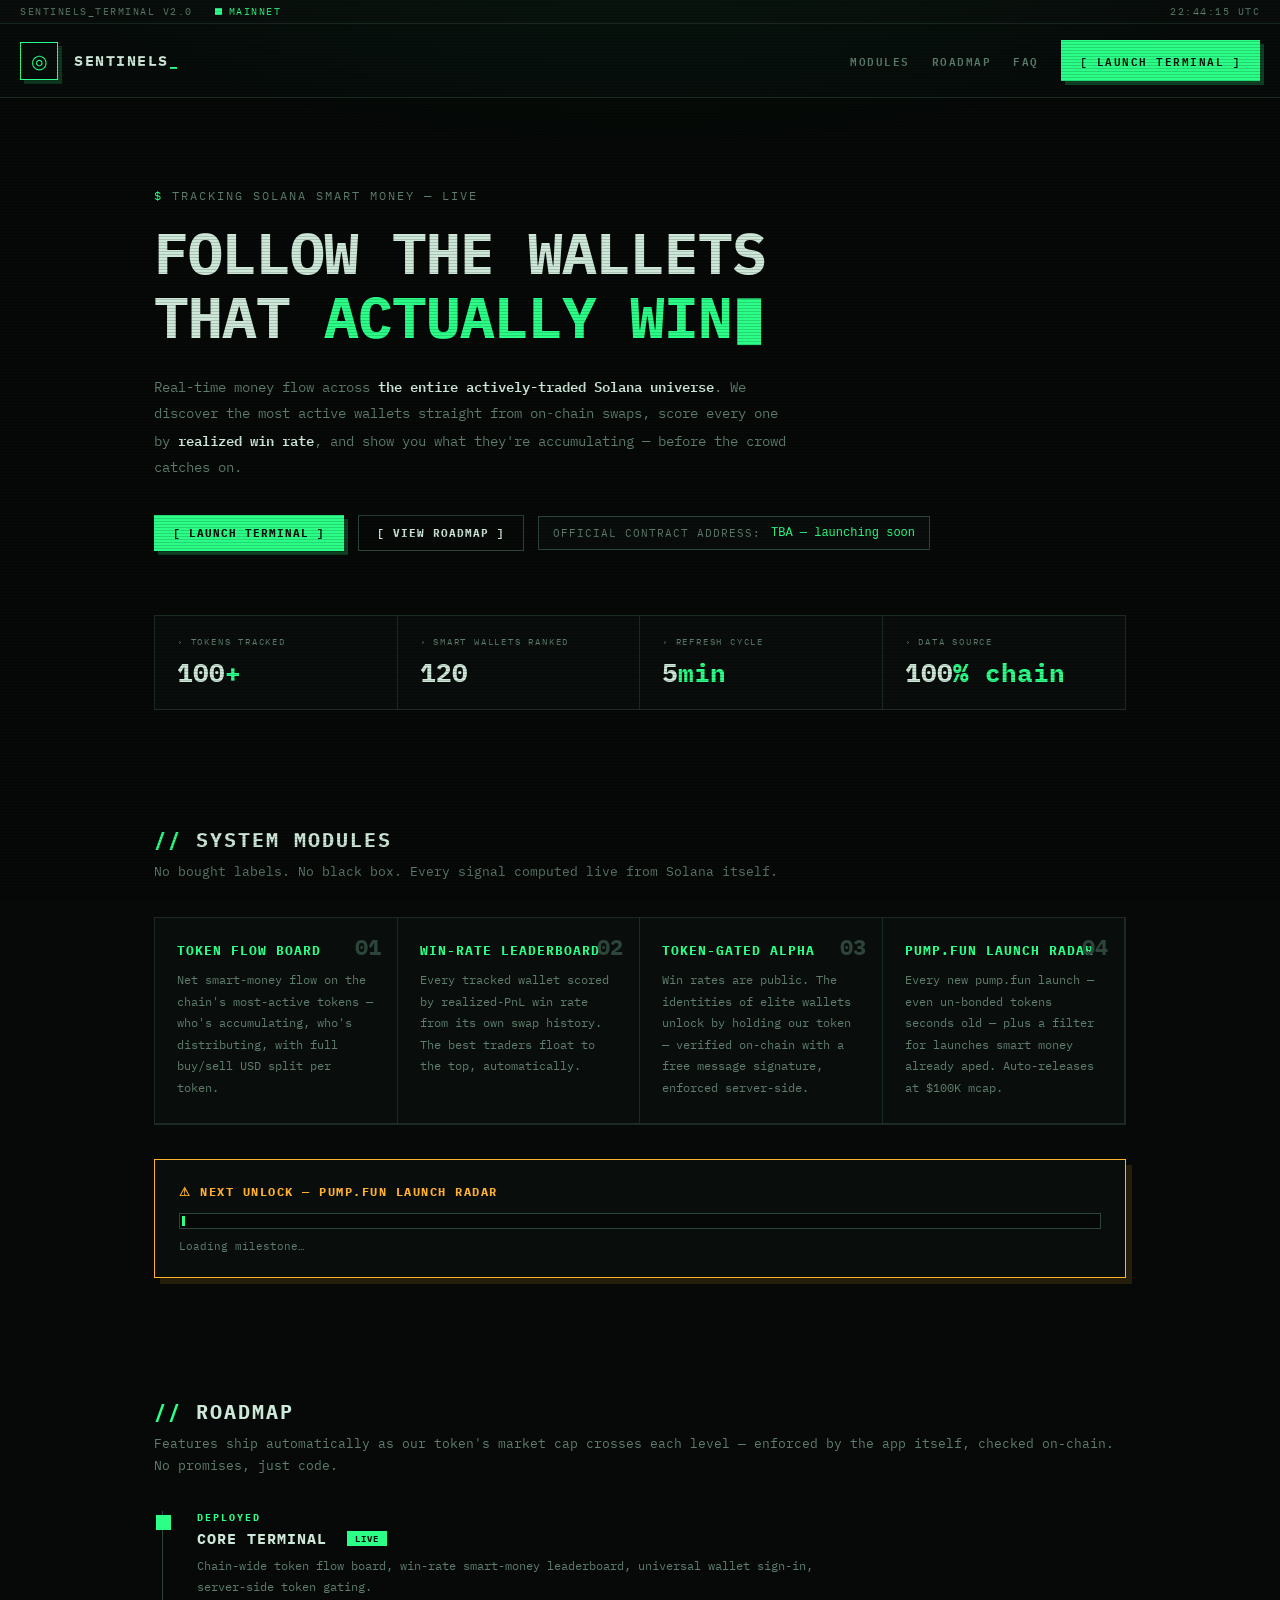
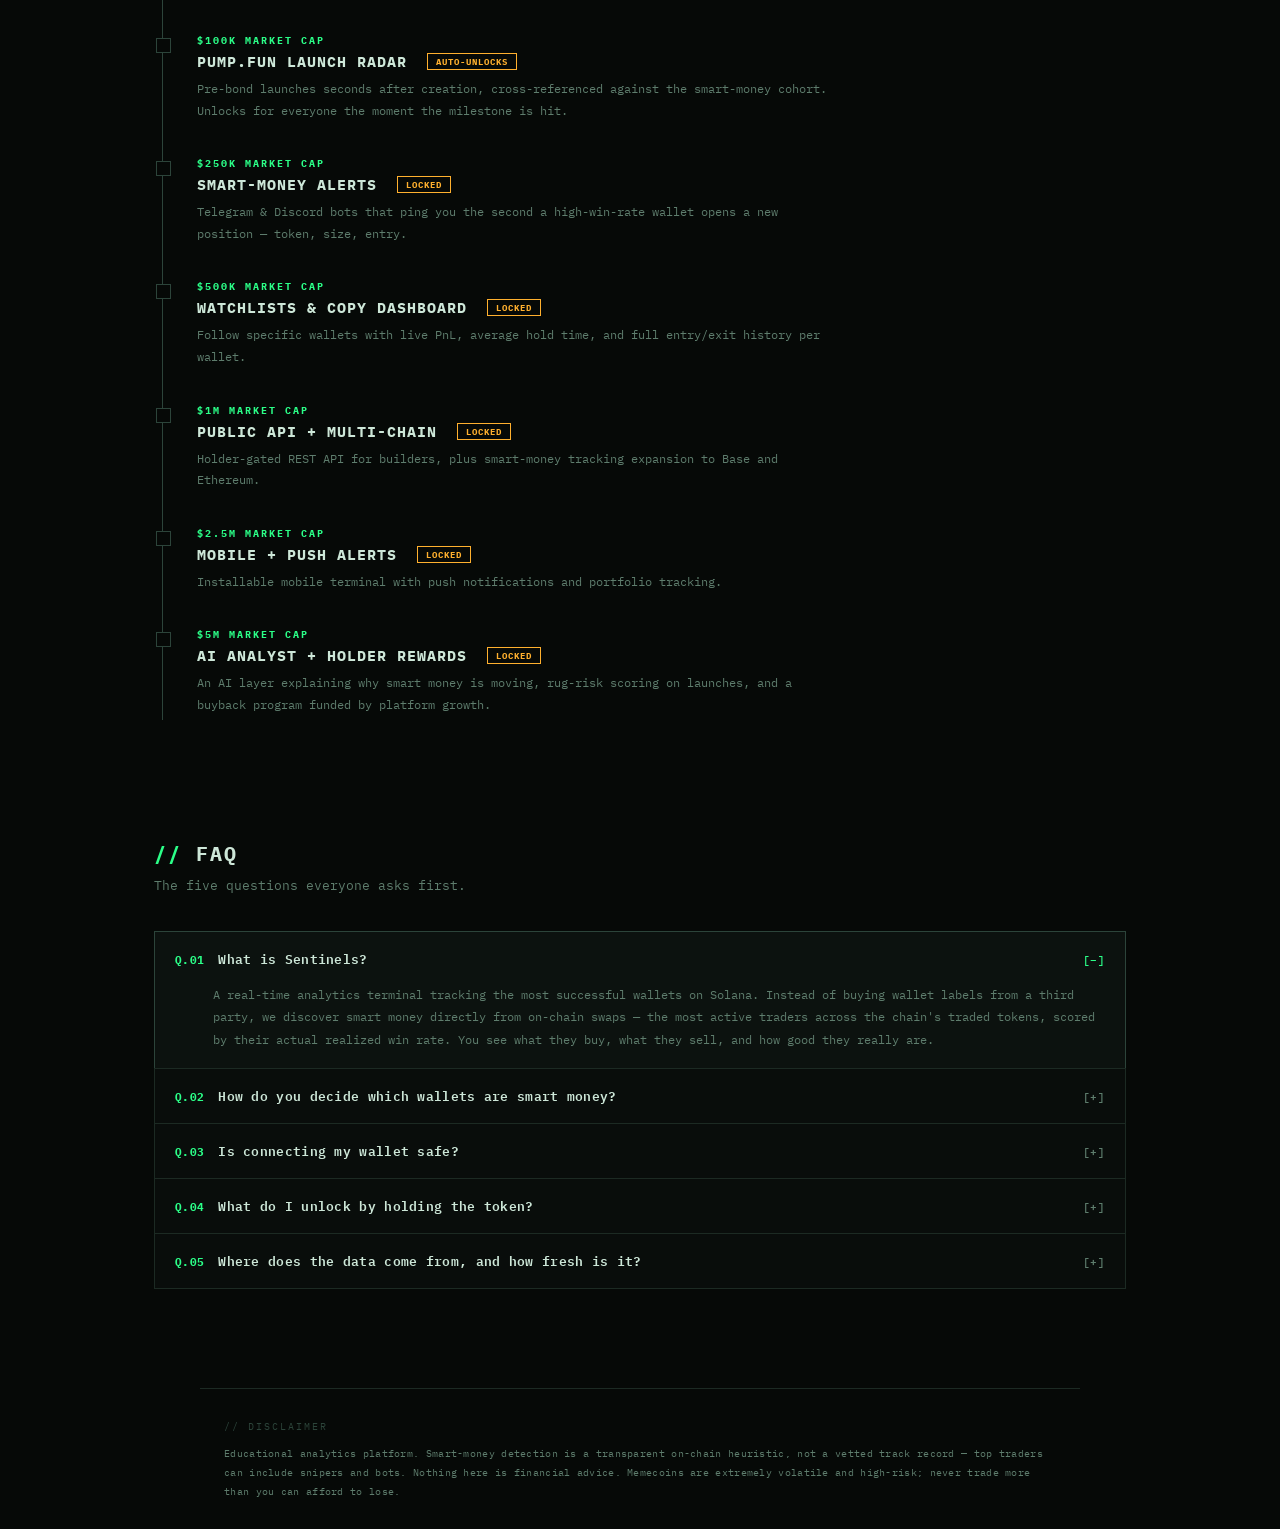
==== static/landing.html @ 2ef6360f "Initial commit — Sentinels: Solana on-chain money-flow terminal Real-time smart-money tracking acros" ====
<!DOCTYPE html>
<html lang="en">
<head>
<meta charset="UTF-8">
<meta name="viewport" content="width=device-width, initial-scale=1.0">
<title>SENTINELS_ — Follow the wallets that win</title>
<link rel="preconnect" href="https://fonts.googleapis.com">
<link href="https://fonts.googleapis.com/css2?family=IBM+Plex+Mono:wght@400;500;600;700&display=swap" rel="stylesheet">
<style>
:root{
  --bg:#060907;--bg2:#090d0b;--panel:#0c120f;--panel2:#101713;--line:#1c2a23;--line2:#2c443a;
  --text:#cde7d8;--muted:#5e7d6d;--green:#2bff88;--sell:#ff4d57;--amber:#ffb02e;--chip:#13201a;
}
*{box-sizing:border-box;margin:0;padding:0}
::selection{background:var(--green);color:#04130a}
html{scroll-behavior:smooth}
body{font-family:'IBM Plex Mono',ui-monospace,Consolas,monospace;background:var(--bg);
  color:var(--text);min-height:100vh;font-size:14px}
body::before{content:"";position:fixed;inset:0;pointer-events:none;z-index:998;
  background:repeating-linear-gradient(0deg,rgba(0,0,0,.16) 0 1px,transparent 1px 3px)}
body::after{content:"";position:fixed;inset:0;pointer-events:none;z-index:997;
  background:radial-gradient(1000px 420px at 50% -140px,rgba(43,255,136,.06),transparent 70%)}
a{color:var(--green)}
@keyframes blink{0%,55%{opacity:1}56%,100%{opacity:0}}
@keyframes pulse{0%,100%{opacity:1}50%{opacity:.25}}

.statusbar{display:flex;gap:22px;align-items:center;padding:5px 20px;font-size:10px;
  letter-spacing:1.5px;text-transform:uppercase;color:var(--muted);
  border-bottom:1px solid var(--line);background:var(--bg2)}
.livedot{display:inline-block;width:7px;height:7px;background:var(--green);
  margin-right:7px;animation:pulse 1.6s infinite}
.sb-live{color:var(--green)}
.sb-right{margin-left:auto;font-variant-numeric:tabular-nums}

.nav{display:flex;align-items:center;gap:16px;padding:16px 20px;border-bottom:1px solid var(--line);
  background:rgba(9,13,11,.85);backdrop-filter:blur(4px);position:sticky;top:0;z-index:50;flex-wrap:wrap}
.logo{width:38px;height:38px;display:grid;place-items:center;font-size:19px;border:1px solid var(--green);
  color:var(--green);box-shadow:4px 4px 0 0 rgba(43,255,136,.18)}
.brand{font-weight:700;font-size:15px;letter-spacing:1.5px}
.brand i{font-style:normal;color:var(--green);animation:blink 1.1s steps(1) infinite}
.nav nav{margin-left:auto;display:flex;gap:22px;align-items:center}
.nav nav a{color:var(--muted);text-decoration:none;font-size:11px;font-weight:600;
  letter-spacing:1.5px;text-transform:uppercase}
.nav nav a:hover{color:var(--text)}
.cta{background:var(--green);color:#04130a !important;font-weight:700;padding:10px 18px;
  font-size:11px;letter-spacing:1px;text-decoration:none;border:1px solid var(--green);
  box-shadow:4px 4px 0 0 rgba(43,255,136,.22);text-transform:uppercase}
.cta::before{content:"[ "}
.cta::after{content:" ]"}
.cta:hover{background:transparent;color:var(--green) !important}

.hero{max-width:1020px;margin:0 auto;padding:90px 24px 56px}
.hero .pre{color:var(--muted);font-size:12px;letter-spacing:2px;text-transform:uppercase;margin-bottom:18px}
.hero .pre::before{content:"$ ";color:var(--green)}
.hero h1{font-size:clamp(30px,5.6vw,58px);font-weight:700;letter-spacing:-1px;line-height:1.1;
  text-transform:uppercase}
.hero h1 b{color:var(--green);font-weight:700}
.hero h1 .cur{color:var(--green);animation:blink 1.1s steps(1) infinite}
.hero p{color:var(--muted);font-size:14px;line-height:1.9;max-width:640px;margin:24px 0 34px}
.hero p b{color:var(--text);font-weight:600}
.btnrow{display:flex;gap:14px;flex-wrap:wrap;align-items:center}
.ghost{background:transparent;color:var(--text) !important;border-color:var(--line2);box-shadow:none}
.ghost:hover{border-color:var(--text)}
.ca{display:flex;align-items:center;gap:10px;border:1px solid var(--line2);background:var(--bg2);
  padding:9px 14px;flex-wrap:wrap}
.ca-lbl{color:var(--muted);font-size:11px;letter-spacing:1px;text-transform:uppercase}
.ca-val{color:var(--green);font-size:12px;word-break:break-all}
.ca-copy{background:transparent;border:1px solid var(--line2);color:var(--muted);font-family:inherit;
  font-size:10px;padding:2px 8px;cursor:pointer;text-transform:uppercase;letter-spacing:.5px}
.ca-copy:hover{color:var(--green);border-color:var(--green)}

.stats{display:grid;grid-template-columns:repeat(auto-fit,minmax(190px,1fr));gap:0;
  border:1px solid var(--line);margin:64px 0 0;background:var(--bg2)}
.stat{padding:20px 22px;border-right:1px solid var(--line)}
.stat:last-child{border-right:none}
.stat span{color:var(--muted);font-size:9px;text-transform:uppercase;letter-spacing:1.8px;display:block;margin-bottom:8px}
.stat span::before{content:"› "}
.stat b{font-size:26px;font-weight:700;font-variant-numeric:tabular-nums}
.stat b em{font-style:normal;color:var(--green)}

section{max-width:1020px;margin:0 auto;padding:60px 24px}
h2{font-size:20px;font-weight:700;letter-spacing:2px;text-transform:uppercase;margin-bottom:8px}
h2::before{content:"// ";color:var(--green)}
.sub{color:var(--muted);font-size:13px;margin-bottom:34px;line-height:1.7}

.feats{display:grid;grid-template-columns:repeat(auto-fit,minmax(240px,1fr));gap:0;border:1px solid var(--line)}
.feat{background:var(--bg2);border-right:1px solid var(--line);border-bottom:1px solid var(--line);
  padding:24px 22px;position:relative}
.feat .num{position:absolute;top:14px;right:16px;color:var(--line2);font-size:22px;font-weight:700}
.feat h3{font-size:13px;font-weight:700;margin-bottom:10px;letter-spacing:1px;text-transform:uppercase;color:var(--green)}
.feat p{color:var(--muted);font-size:12px;line-height:1.8}
.feat:hover{background:var(--panel)}

.mile{border:1px solid var(--amber);background:var(--bg2);padding:24px;margin-top:34px;
  box-shadow:6px 6px 0 0 rgba(255,176,46,.12)}
.mile h3{font-size:12px;font-weight:700;margin-bottom:14px;letter-spacing:1.5px;text-transform:uppercase;color:var(--amber)}
.bar{height:16px;border:1px solid var(--line2);background:#00000060;padding:2px;margin-bottom:10px}
.bar i{display:block;height:100%;min-width:3px;width:0%;transition:width .8s ease;
  background:repeating-linear-gradient(90deg,var(--green) 0 6px,transparent 6px 9px)}
.bar-lbl{font-size:11px;color:var(--muted);font-variant-numeric:tabular-nums}

.road{border-left:1px solid var(--line2);margin-left:8px;padding-left:34px}
.rstep{position:relative;padding-bottom:36px}
.rstep:last-child{padding-bottom:4px}
.rstep::before{content:"";position:absolute;left:-41px;top:4px;width:13px;height:13px;
  background:var(--bg);border:1px solid var(--line2)}
.rstep.done::before{background:var(--green);border-color:var(--green)}
.rcap{font-size:10px;font-weight:700;color:var(--green);letter-spacing:2px}
.rstep h3{font-size:15px;font-weight:700;margin:5px 0 7px;letter-spacing:1px;text-transform:uppercase}
.rstep p{color:var(--muted);font-size:12px;line-height:1.8;max-width:640px}
.rtag{display:inline-block;font-size:9px;font-weight:700;padding:2px 8px;margin-left:10px;
  letter-spacing:1px;text-transform:uppercase;vertical-align:2px}
.rtag.live{background:var(--green);color:#04130a}
.rtag.lock{border:1px solid var(--amber);color:var(--amber)}

.faq details{background:var(--bg2);border:1px solid var(--line);padding:16px 20px;margin-bottom:-1px}
.faq summary{font-size:13px;font-weight:600;cursor:pointer;list-style:none;display:flex;
  align-items:baseline;gap:14px;letter-spacing:.3px}
.faq summary .q{color:var(--green);font-size:11px;font-weight:700;flex:none}
.faq summary::after{content:"[+]";margin-left:auto;color:var(--muted);font-size:11px;flex:none}
.faq details[open]{border-color:var(--line2);background:var(--panel)}
.faq details[open] summary::after{content:"[–]";color:var(--green)}
.faq p{color:var(--muted);font-size:12px;line-height:1.9;margin-top:14px;padding-left:38px}
.faq p b{color:var(--text);font-weight:600}

footer{border-top:1px solid var(--line);padding:28px 24px;color:var(--muted);font-size:10px;
  line-height:1.9;max-width:880px;margin:40px auto 0;letter-spacing:.3px}
footer::before{content:"// DISCLAIMER";display:block;color:var(--line2);letter-spacing:2px;margin-bottom:8px}
@media(max-width:600px){.nav nav a:not(.cta){display:none}.stat{border-bottom:1px solid var(--line)}}
</style>
</head>
<body>

<div class="statusbar">
  <span>SENTINELS_TERMINAL v2.0</span>
  <span class="sb-live"><i class="livedot"></i>MAINNET</span>
  <span class="sb-right" id="utc">--:--:-- UTC</span>
</div>

<header class="nav">
  <span class="logo">◎</span>
  <span class="brand">SENTINELS<i>_</i></span>
  <nav>
    <a href="#features">Modules</a>
    <a href="#roadmap">Roadmap</a>
    <a href="#faq">FAQ</a>
    <a class="cta" href="/app">Launch Terminal</a>
  </nav>
</header>

<div class="hero">
  <div class="pre">tracking solana smart money — live</div>
  <h1>Follow the wallets<br>that <b>actually win</b><span class="cur">▮</span></h1>
  <p>Real-time money flow across <b>the entire actively-traded Solana universe</b>. We discover the
     most active wallets straight from on-chain swaps, score every one by <b>realized win rate</b>,
     and show you what they're accumulating — before the crowd catches on.</p>
  <div class="btnrow">
    <a class="cta" href="/app">Launch Terminal</a>
    <a class="cta ghost" href="#roadmap">View Roadmap</a>
    <div class="ca" id="ca">
      <span class="ca-lbl">Official contract address:</span>
      <code class="ca-val" id="ca-val">TBA — launching soon</code>
      <button class="ca-copy" id="ca-copy" hidden>copy</button>
    </div>
  </div>
  <div class="stats">
    <div class="stat"><span>Tokens tracked</span><b id="st-tokens">100<em>+</em></b></div>
    <div class="stat"><span>Smart wallets ranked</span><b id="st-wallets">120</b></div>
    <div class="stat"><span>Refresh cycle</span><b>5<em>min</em></b></div>
    <div class="stat"><span>Data source</span><b>100<em>% chain</em></b></div>
  </div>
</div>

<section id="features">
  <h2>System modules</h2>
  <p class="sub">No bought labels. No black box. Every signal computed live from Solana itself.</p>
  <div class="feats">
    <div class="feat"><span class="num">01</span><h3>Token flow board</h3>
      <p>Net smart-money flow on the chain's most-active tokens — who's accumulating, who's distributing, with full buy/sell USD split per token.</p></div>
    <div class="feat"><span class="num">02</span><h3>Win-rate leaderboard</h3>
      <p>Every tracked wallet scored by realized-PnL win rate from its own swap history. The best traders float to the top, automatically.</p></div>
    <div class="feat"><span class="num">03</span><h3>Token-gated alpha</h3>
      <p>Win rates are public. The identities of elite wallets unlock by holding our token — verified on-chain with a free message signature, enforced server-side.</p></div>
    <div class="feat"><span class="num">04</span><h3>Pump.fun launch radar</h3>
      <p>Every new pump.fun launch — even un-bonded tokens seconds old — plus a filter for launches smart money already aped. Auto-releases at $100K mcap.</p></div>
  </div>
  <div class="mile">
    <h3>⚠ Next unlock — pump.fun launch radar</h3>
    <div class="bar"><i id="mile-bar"></i></div>
    <div class="bar-lbl" id="mile-lbl">Loading milestone…</div>
  </div>
</section>

<section id="roadmap">
  <h2>Roadmap</h2>
  <p class="sub">Features ship automatically as our token's market cap crosses each level —
     enforced by the app itself, checked on-chain. No promises, just code.</p>
  <div class="road">
    <div class="rstep done">
      <div class="rcap">DEPLOYED</div>
      <h3>Core terminal <span class="rtag live">live</span></h3>
      <p>Chain-wide token flow board, win-rate smart-money leaderboard, universal wallet sign-in, server-side token gating.</p>
    </div>
    <div class="rstep">
      <div class="rcap">$100K MARKET CAP</div>
      <h3>Pump.fun launch radar <span class="rtag lock">auto-unlocks</span></h3>
      <p>Pre-bond launches seconds after creation, cross-referenced against the smart-money cohort. Unlocks for everyone the moment the milestone is hit.</p>
    </div>
    <div class="rstep">
      <div class="rcap">$250K MARKET CAP</div>
      <h3>Smart-money alerts <span class="rtag lock">locked</span></h3>
      <p>Telegram &amp; Discord bots that ping you the second a high-win-rate wallet opens a new position — token, size, entry.</p>
    </div>
    <div class="rstep">
      <div class="rcap">$500K MARKET CAP</div>
      <h3>Watchlists &amp; copy dashboard <span class="rtag lock">locked</span></h3>
      <p>Follow specific wallets with live PnL, average hold time, and full entry/exit history per wallet.</p>
    </div>
    <div class="rstep">
      <div class="rcap">$1M MARKET CAP</div>
      <h3>Public API + multi-chain <span class="rtag lock">locked</span></h3>
      <p>Holder-gated REST API for builders, plus smart-money tracking expansion to Base and Ethereum.</p>
    </div>
    <div class="rstep">
      <div class="rcap">$2.5M MARKET CAP</div>
      <h3>Mobile + push alerts <span class="rtag lock">locked</span></h3>
      <p>Installable mobile terminal with push notifications and portfolio tracking.</p>
    </div>
    <div class="rstep">
      <div class="rcap">$5M MARKET CAP</div>
      <h3>AI analyst + holder rewards <span class="rtag lock">locked</span></h3>
      <p>An AI layer explaining why smart money is moving, rug-risk scoring on launches, and a buyback program funded by platform growth.</p>
    </div>
  </div>
</section>

<section id="faq">
  <h2>FAQ</h2>
  <p class="sub">The five questions everyone asks first.</p>
  <div class="faq">
    <details open>
      <summary><span class="q">Q.01</span>What is Sentinels?</summary>
      <p>A real-time analytics terminal tracking the most successful wallets on Solana. Instead of
         buying wallet labels from a third party, we discover smart money directly from on-chain swaps —
         the most active traders across the chain's traded tokens, scored by their actual realized win
         rate. You see what they buy, what they sell, and how good they really are.</p>
    </details>
    <details>
      <summary><span class="q">Q.02</span>How do you decide which wallets are smart money?</summary>
      <p>Every refresh we scan the most-active tokens chain-wide, parse their recent swaps on-chain,
         and aggregate every active trader. Each wallet is then scored by <b>win rate</b> — the share
         of its closed trades that were profitable, computed from its own swap history using an
         average-cost basis. High win rate + meaningful volume = smart money. A transparent,
         recomputed-live heuristic, not a static list.</p>
    </details>
    <details>
      <summary><span class="q">Q.03</span>Is connecting my wallet safe?</summary>
      <p>Yes. Connecting only asks your wallet to <b>sign a message</b> — never a transaction. A message
         signature costs nothing, can't move funds, and can't approve anything. It simply proves you
         control the wallet so the server can check your token balance. Every Solana wallet is
         supported (Phantom, Solflare, Backpack, OKX, Coinbase and more) via the Wallet Standard.</p>
    </details>
    <details>
      <summary><span class="q">Q.04</span>What do I unlock by holding the token?</summary>
      <p>Win rates are free for everyone. Holding the required amount of our token unlocks the
         <b>identities</b> of elite wallets — their addresses and the coins they're trading — plus
         every future holder-gated feature on the roadmap. Verification is on-chain and enforced
         server-side: the data simply never leaves the server for non-holders.</p>
    </details>
    <details>
      <summary><span class="q">Q.05</span>Where does the data come from, and how fresh is it?</summary>
      <p>Everything is computed from public on-chain data: swaps parsed via Helius, token discovery and
         prices from GeckoTerminal, pump.fun launches from pump.fun's public feed. The flow board
         refreshes every 5 minutes; the launch radar refreshes every few seconds and includes tokens
         created moments ago. Analytics, not financial advice — memecoins are extremely high-risk.</p>
    </details>
  </div>
</section>

<footer>
  Educational analytics platform. Smart-money detection is a transparent on-chain heuristic, not a
  vetted track record — top traders can include snipers and bots. Nothing here is financial advice.
  Memecoins are extremely volatile and high-risk; never trade more than you can afford to lose.
</footer>

<script>
setInterval(() => {
  const el = document.getElementById("utc");
  if (el) el.textContent = new Date().toISOString().slice(11, 19) + " UTC";
}, 1000);
(async () => {
  try {
    const m = await (await fetch("/api/milestone")).json();
    document.getElementById("mile-bar").style.width = (m.progress || 0) + "%";
    document.getElementById("mile-lbl").textContent = m.reached
      ? "MILESTONE REACHED — launch radar is LIVE for everyone."
      : m.token_set
        ? `$${(m.mcap||0).toLocaleString()} / $${(m.target||100000).toLocaleString()} market cap (${m.progress||0}%)`
        : `Token launching soon — radar auto-unlocks at $${(m.target||100000).toLocaleString()} market cap.`;
  } catch (e) {}
  try {
    const d = await (await fetch("/api/smartmoney?tf=24h")).json();
    if (d.token_count) document.getElementById("st-tokens").textContent = d.token_count;
    if (d.wallet_count) document.getElementById("st-wallets").textContent = d.wallet_count;
  } catch (e) {}
  try {
    const s = await (await fetch("/api/site")).json();
    if (s.contract_address) {
      const v = document.getElementById("ca-val");
      v.textContent = s.contract_address;
      const cp = document.getElementById("ca-copy");
      cp.hidden = false;
      cp.onclick = () => { navigator.clipboard?.writeText(s.contract_address);
        cp.textContent = "copied"; setTimeout(() => cp.textContent = "copy", 1200); };
    }
  } catch (e) {}
})();
</script>
</body>
</html>
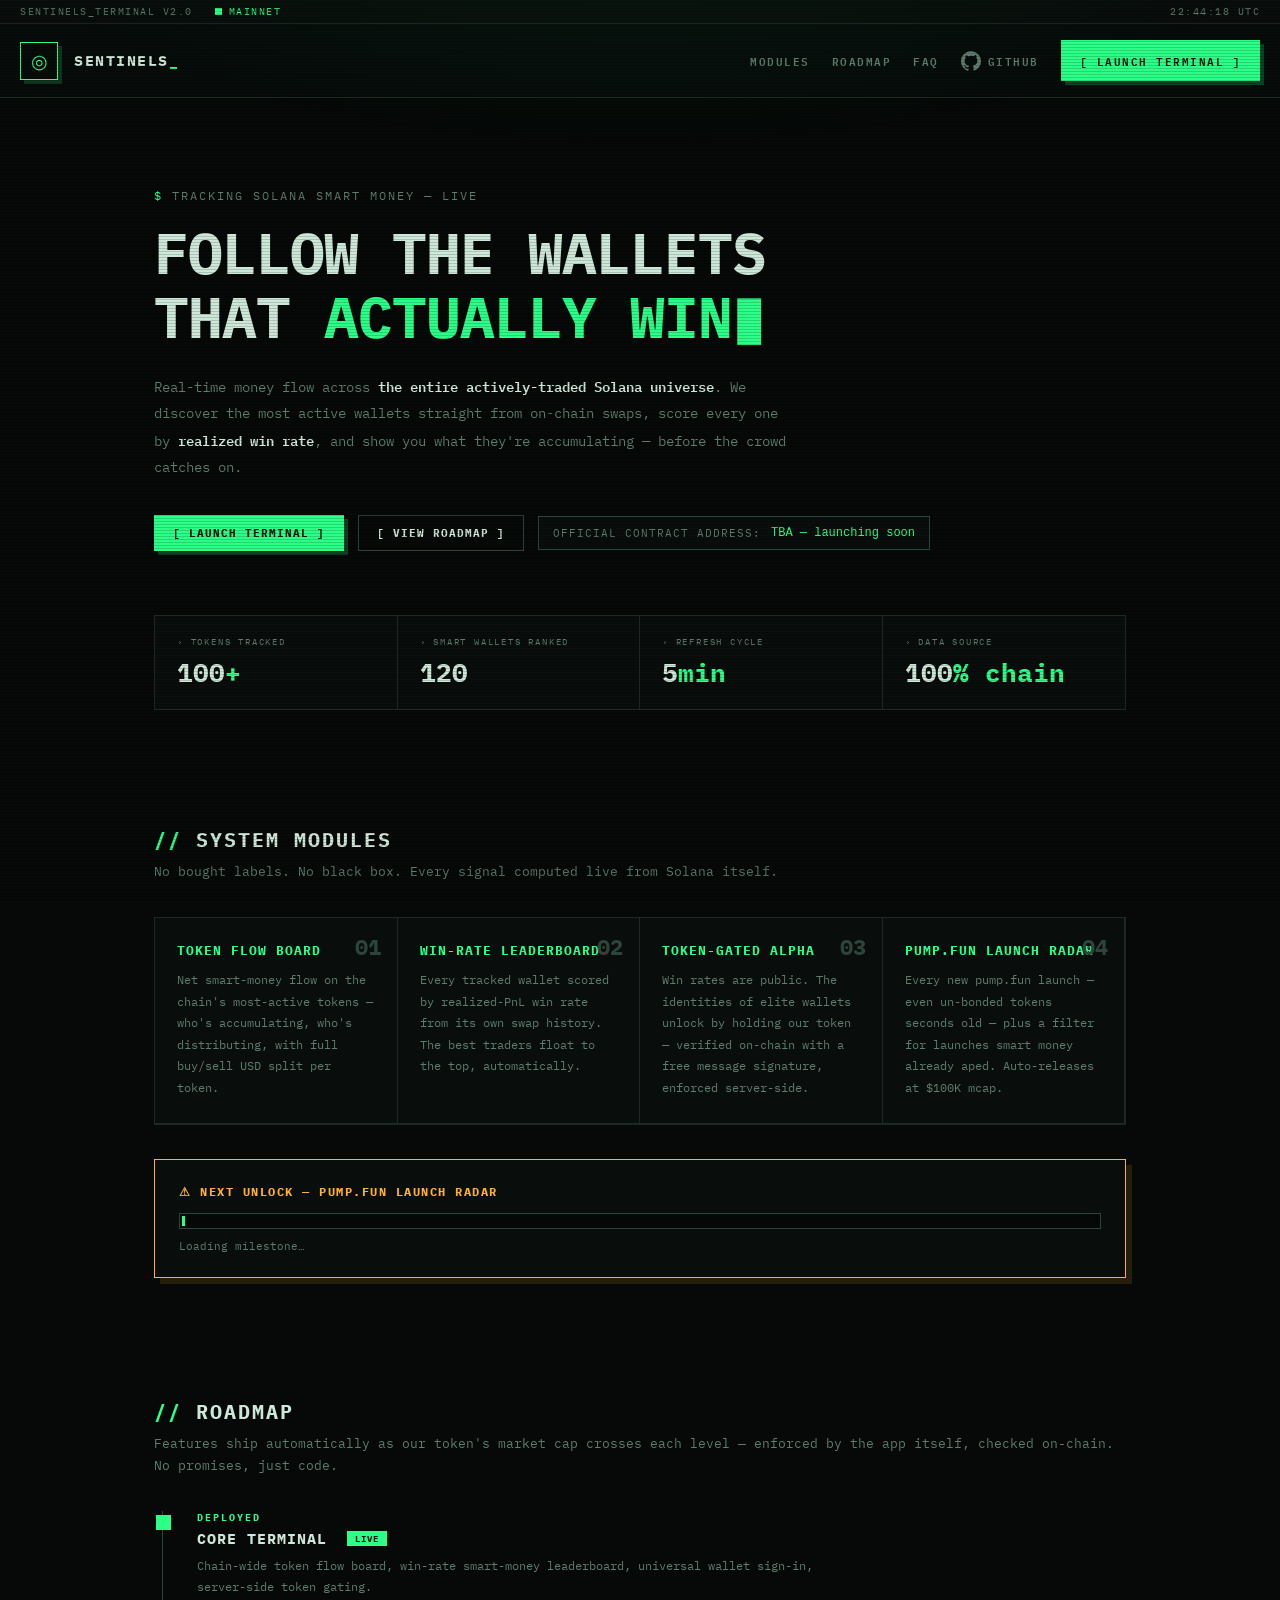
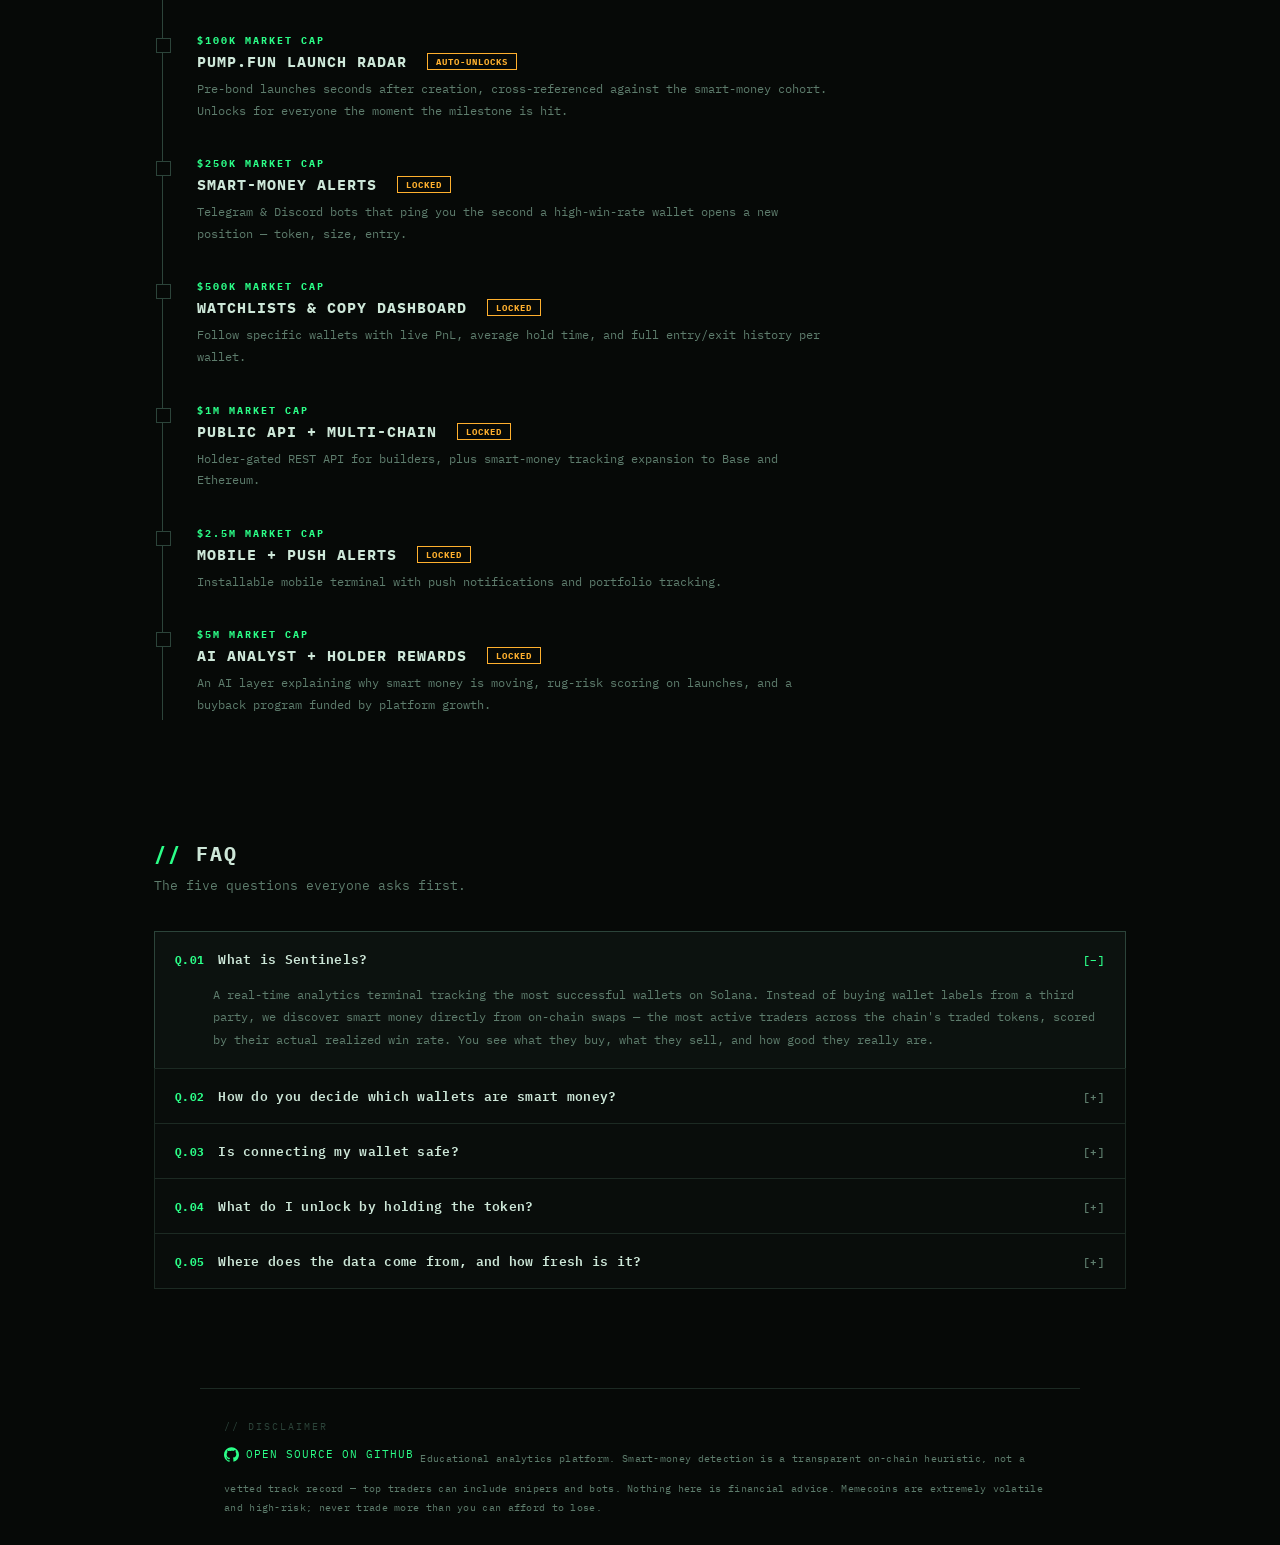
==== commit 631e0b9f: "Add GitHub logo + link to landing page (nav + footer) Reads github_url from config via /api/site; hi" ====
--- a/static/landing.html
+++ b/static/landing.html
@@ -42,6 +42,12 @@
 .nav nav a{color:var(--muted);text-decoration:none;font-size:11px;font-weight:600;
   letter-spacing:1.5px;text-transform:uppercase}
 .nav nav a:hover{color:var(--text)}
+.gh-link{display:flex;align-items:center;gap:7px;color:var(--muted) !important}
+.gh-link:hover{color:var(--green) !important}
+.gh-link svg{display:block}
+.gh-foot{display:inline-flex;align-items:center;gap:7px;color:var(--green);text-decoration:none;
+  margin-bottom:14px;font-size:11px;letter-spacing:1px;text-transform:uppercase}
+.gh-foot:hover{text-decoration:underline}
 .cta{background:var(--green);color:#04130a !important;font-weight:700;padding:10px 18px;
   font-size:11px;letter-spacing:1px;text-decoration:none;border:1px solid var(--green);
   box-shadow:4px 4px 0 0 rgba(43,255,136,.22);text-transform:uppercase}
@@ -144,6 +150,10 @@
     <a href="#features">Modules</a>
     <a href="#roadmap">Roadmap</a>
     <a href="#faq">FAQ</a>
+    <a id="gh-link" class="gh-link" href="#" target="_blank" rel="noopener" title="View source on GitHub" hidden>
+      <svg viewBox="0 0 24 24" width="20" height="20" aria-hidden="true"><path fill="currentColor" d="M12 .297c-6.63 0-12 5.373-12 12 0 5.303 3.438 9.8 8.205 11.385.6.113.82-.258.82-.577 0-.285-.01-1.04-.015-2.04-3.338.724-4.042-1.61-4.042-1.61C4.422 18.07 3.633 17.7 3.633 17.7c-1.087-.744.084-.729.084-.729 1.205.084 1.838 1.236 1.838 1.236 1.07 1.835 2.809 1.305 3.495.998.108-.776.417-1.305.76-1.605-2.665-.305-5.467-1.334-5.467-5.931 0-1.311.469-2.381 1.236-3.221-.124-.303-.535-1.524.117-3.176 0 0 1.008-.322 3.301 1.23A11.52 11.52 0 0112 5.803c1.02.005 2.047.138 3.006.404 2.291-1.552 3.297-1.23 3.297-1.23.653 1.653.242 2.874.118 3.176.77.84 1.235 1.911 1.235 3.221 0 4.609-2.807 5.624-5.479 5.921.43.372.823 1.102.823 2.222 0 1.606-.015 2.898-.015 3.293 0 .322.218.694.825.576C20.565 22.092 24 17.592 24 12.297c0-6.627-5.373-12-12-12"/></svg>
+      <span class="gh-txt">GitHub</span>
+    </a>
     <a class="cta" href="/app">Launch Terminal</a>
   </nav>
 </header>
@@ -278,6 +288,10 @@
 </section>
 
 <footer>
+  <a id="gh-foot" class="gh-foot" href="#" target="_blank" rel="noopener" hidden>
+    <svg viewBox="0 0 24 24" width="15" height="15" aria-hidden="true" style="vertical-align:-2px"><path fill="currentColor" d="M12 .297c-6.63 0-12 5.373-12 12 0 5.303 3.438 9.8 8.205 11.385.6.113.82-.258.82-.577 0-.285-.01-1.04-.015-2.04-3.338.724-4.042-1.61-4.042-1.61C4.422 18.07 3.633 17.7 3.633 17.7c-1.087-.744.084-.729.084-.729 1.205.084 1.838 1.236 1.838 1.236 1.07 1.835 2.809 1.305 3.495.998.108-.776.417-1.305.76-1.605-2.665-.305-5.467-1.334-5.467-5.931 0-1.311.469-2.381 1.236-3.221-.124-.303-.535-1.524.117-3.176 0 0 1.008-.322 3.301 1.23A11.52 11.52 0 0112 5.803c1.02.005 2.047.138 3.006.404 2.291-1.552 3.297-1.23 3.297-1.23.653 1.653.242 2.874.118 3.176.77.84 1.235 1.911 1.235 3.221 0 4.609-2.807 5.624-5.479 5.921.43.372.823 1.102.823 2.222 0 1.606-.015 2.898-.015 3.293 0 .322.218.694.825.576C20.565 22.092 24 17.592 24 12.297c0-6.627-5.373-12-12-12"/></svg>
+    Open source on GitHub
+  </a>
   Educational analytics platform. Smart-money detection is a transparent on-chain heuristic, not a
   vetted track record — top traders can include snipers and bots. Nothing here is financial advice.
   Memecoins are extremely volatile and high-risk; never trade more than you can afford to lose.
@@ -313,6 +327,12 @@
       cp.onclick = () => { navigator.clipboard?.writeText(s.contract_address);
         cp.textContent = "copied"; setTimeout(() => cp.textContent = "copy", 1200); };
     }
+    if (s.github_url) {
+      ["gh-link", "gh-foot"].forEach(id => {
+        const el = document.getElementById(id);
+        if (el) { el.href = s.github_url; el.hidden = false; }
+      });
+    }
   } catch (e) {}
 })();
 </script>
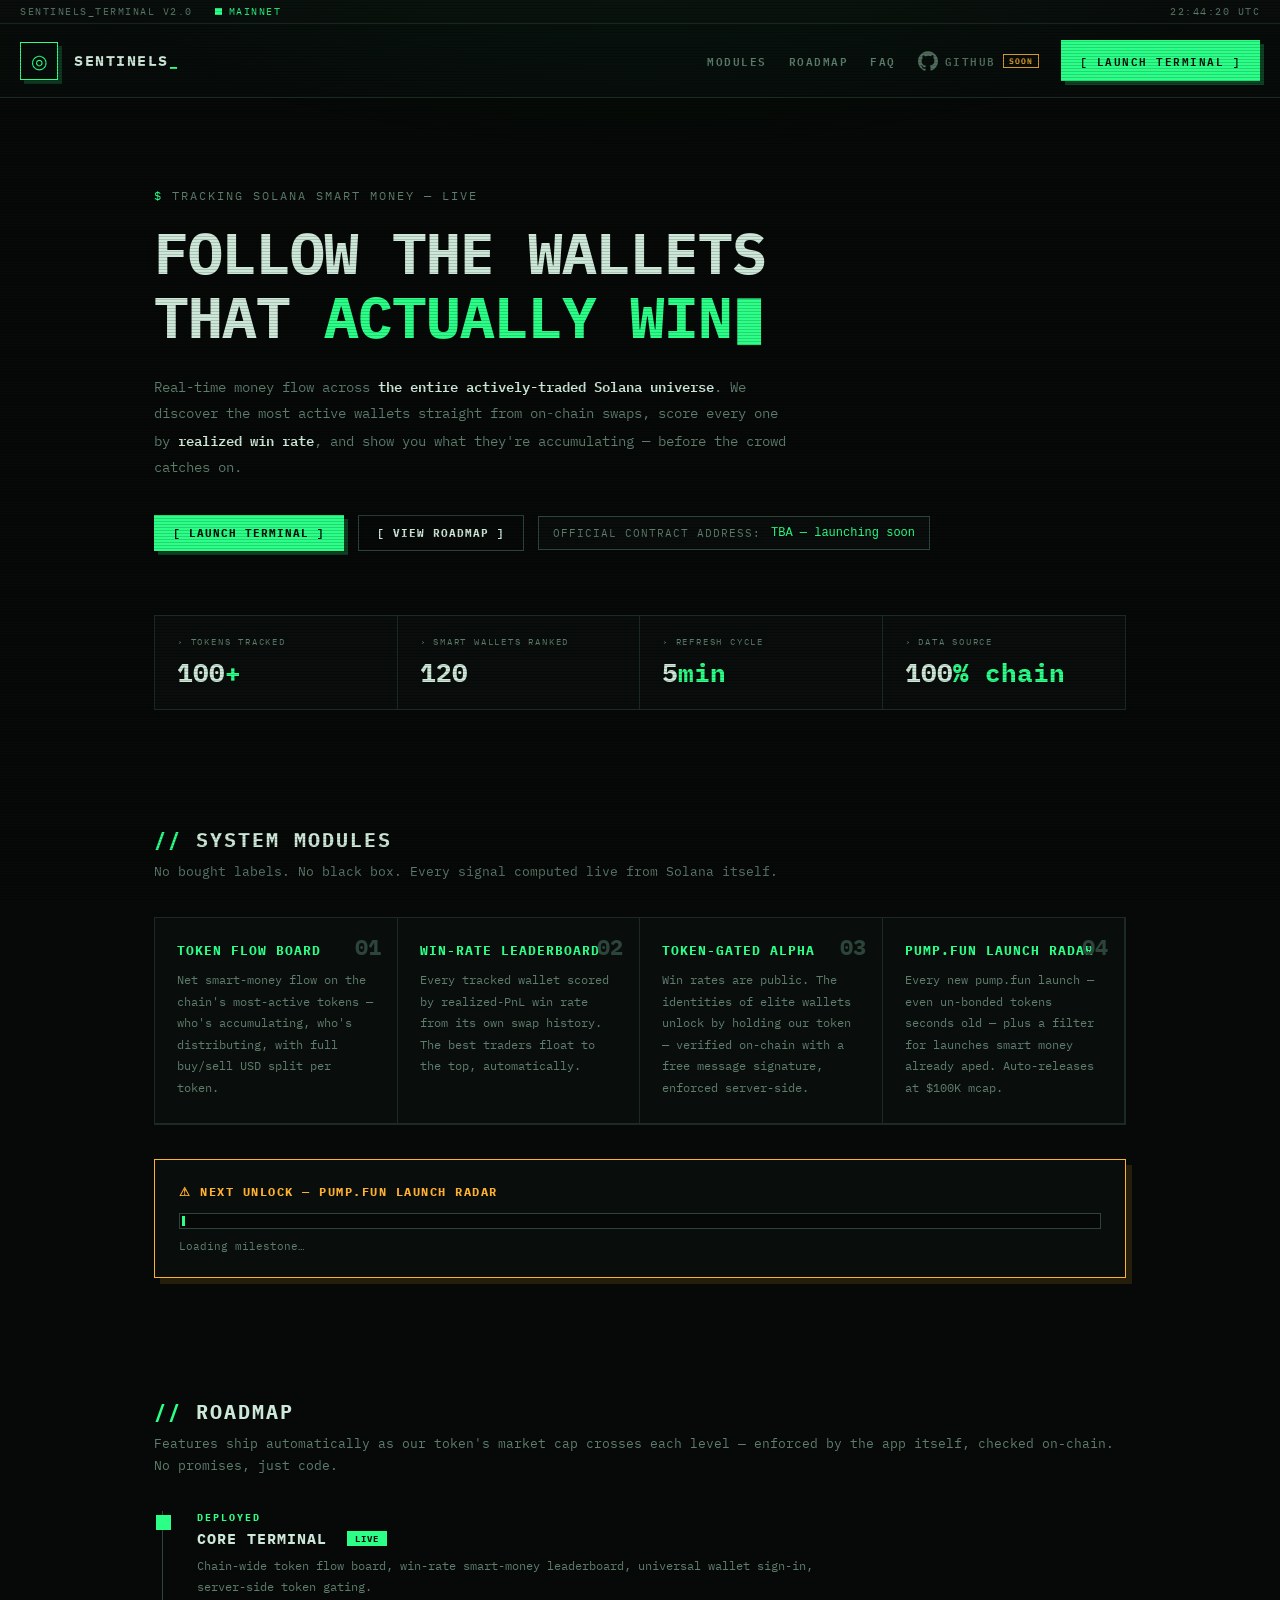
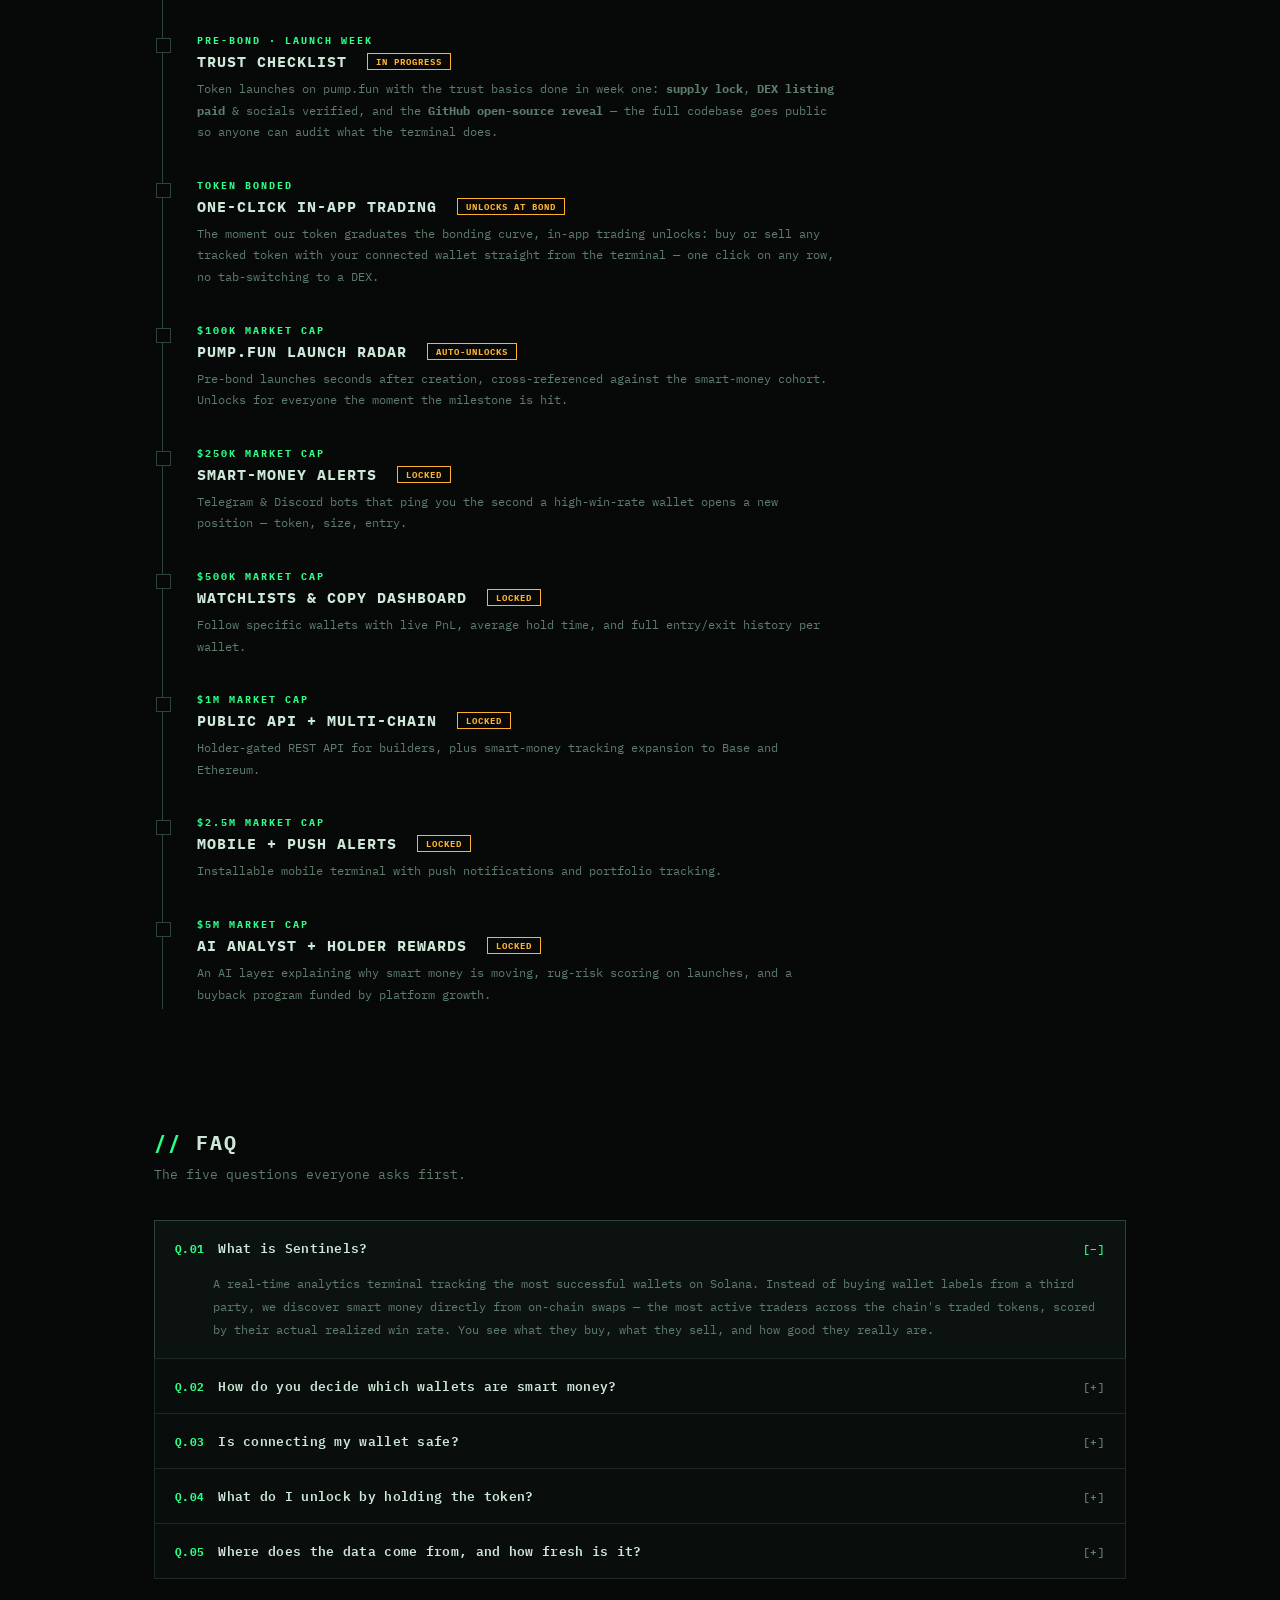
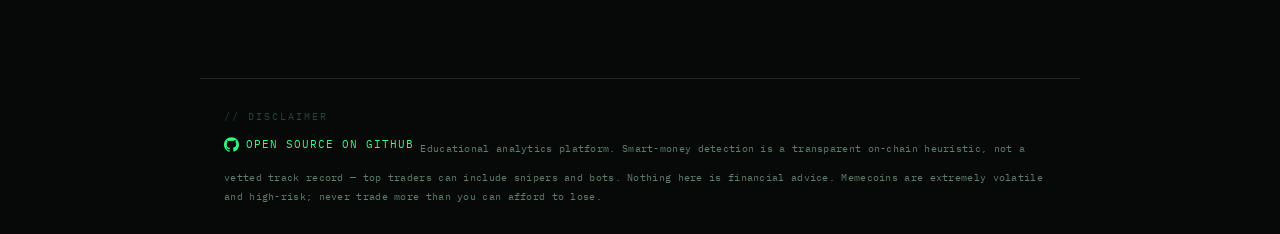
==== commit 38ad8f25: "Radar bond progress + GitHub teaser + favicon + pre-bond roadmap - Pump.fun radar: bond progress bar" ====
--- a/static/landing.html
+++ b/static/landing.html
@@ -4,6 +4,7 @@
 <meta charset="UTF-8">
 <meta name="viewport" content="width=device-width, initial-scale=1.0">
 <title>SENTINELS_ — Follow the wallets that win</title>
+<link rel="icon" type="image/svg+xml" href="/favicon.svg">
 <link rel="preconnect" href="https://fonts.googleapis.com">
 <link href="https://fonts.googleapis.com/css2?family=IBM+Plex+Mono:wght@400;500;600;700&display=swap" rel="stylesheet">
 <style>
@@ -45,6 +46,10 @@
 .gh-link{display:flex;align-items:center;gap:7px;color:var(--muted) !important}
 .gh-link:hover{color:var(--green) !important}
 .gh-link svg{display:block}
+.gh-link.soon{cursor:default;opacity:.85}
+.gh-soon{font-size:8px;font-weight:700;letter-spacing:1px;color:var(--amber);
+  border:1px solid var(--amber);padding:1px 5px;animation:pulse 2s infinite}
+.gh-link:not(.soon) .gh-soon{display:none}
 .gh-foot{display:inline-flex;align-items:center;gap:7px;color:var(--green);text-decoration:none;
   margin-bottom:14px;font-size:11px;letter-spacing:1px;text-transform:uppercase}
 .gh-foot:hover{text-decoration:underline}
@@ -150,9 +155,9 @@
     <a href="#features">Modules</a>
     <a href="#roadmap">Roadmap</a>
     <a href="#faq">FAQ</a>
-    <a id="gh-link" class="gh-link" href="#" target="_blank" rel="noopener" title="View source on GitHub" hidden>
+    <a id="gh-link" class="gh-link soon" href="#" rel="noopener" title="Source code reveal coming soon">
       <svg viewBox="0 0 24 24" width="20" height="20" aria-hidden="true"><path fill="currentColor" d="M12 .297c-6.63 0-12 5.373-12 12 0 5.303 3.438 9.8 8.205 11.385.6.113.82-.258.82-.577 0-.285-.01-1.04-.015-2.04-3.338.724-4.042-1.61-4.042-1.61C4.422 18.07 3.633 17.7 3.633 17.7c-1.087-.744.084-.729.084-.729 1.205.084 1.838 1.236 1.838 1.236 1.07 1.835 2.809 1.305 3.495.998.108-.776.417-1.305.76-1.605-2.665-.305-5.467-1.334-5.467-5.931 0-1.311.469-2.381 1.236-3.221-.124-.303-.535-1.524.117-3.176 0 0 1.008-.322 3.301 1.23A11.52 11.52 0 0112 5.803c1.02.005 2.047.138 3.006.404 2.291-1.552 3.297-1.23 3.297-1.23.653 1.653.242 2.874.118 3.176.77.84 1.235 1.911 1.235 3.221 0 4.609-2.807 5.624-5.479 5.921.43.372.823 1.102.823 2.222 0 1.606-.015 2.898-.015 3.293 0 .322.218.694.825.576C20.565 22.092 24 17.592 24 12.297c0-6.627-5.373-12-12-12"/></svg>
-      <span class="gh-txt">GitHub</span>
+      <span class="gh-txt">GitHub</span><span class="gh-soon" id="gh-soon">SOON</span>
     </a>
     <a class="cta" href="/app">Launch Terminal</a>
   </nav>
@@ -210,6 +215,20 @@
       <div class="rcap">DEPLOYED</div>
       <h3>Core terminal <span class="rtag live">live</span></h3>
       <p>Chain-wide token flow board, win-rate smart-money leaderboard, universal wallet sign-in, server-side token gating.</p>
+    </div>
+    <div class="rstep">
+      <div class="rcap">PRE-BOND · LAUNCH WEEK</div>
+      <h3>Trust checklist <span class="rtag lock">in progress</span></h3>
+      <p>Token launches on pump.fun with the trust basics done in week one: <b>supply lock</b>,
+         <b>DEX listing paid</b> &amp; socials verified, and the <b>GitHub open-source reveal</b> —
+         the full codebase goes public so anyone can audit what the terminal does.</p>
+    </div>
+    <div class="rstep">
+      <div class="rcap">TOKEN BONDED</div>
+      <h3>One-click in-app trading <span class="rtag lock">unlocks at bond</span></h3>
+      <p>The moment our token graduates the bonding curve, in-app trading unlocks: buy or sell any
+         tracked token with your connected wallet straight from the terminal — one click on any row,
+         no tab-switching to a DEX.</p>
     </div>
     <div class="rstep">
       <div class="rcap">$100K MARKET CAP</div>
@@ -327,11 +346,16 @@
       cp.onclick = () => { navigator.clipboard?.writeText(s.contract_address);
         cp.textContent = "copied"; setTimeout(() => cp.textContent = "copy", 1200); };
     }
+    const gl = document.getElementById("gh-link");
     if (s.github_url) {
-      ["gh-link", "gh-foot"].forEach(id => {
-        const el = document.getElementById(id);
-        if (el) { el.href = s.github_url; el.hidden = false; }
-      });
+      gl.classList.remove("soon");
+      gl.href = s.github_url;
+      gl.target = "_blank";
+      gl.title = "View source on GitHub";
+      const gf = document.getElementById("gh-foot");
+      if (gf) { gf.href = s.github_url; gf.hidden = false; }
+    } else {
+      gl.onclick = (e) => e.preventDefault();   // SOON state: not clickable yet
     }
   } catch (e) {}
 })();
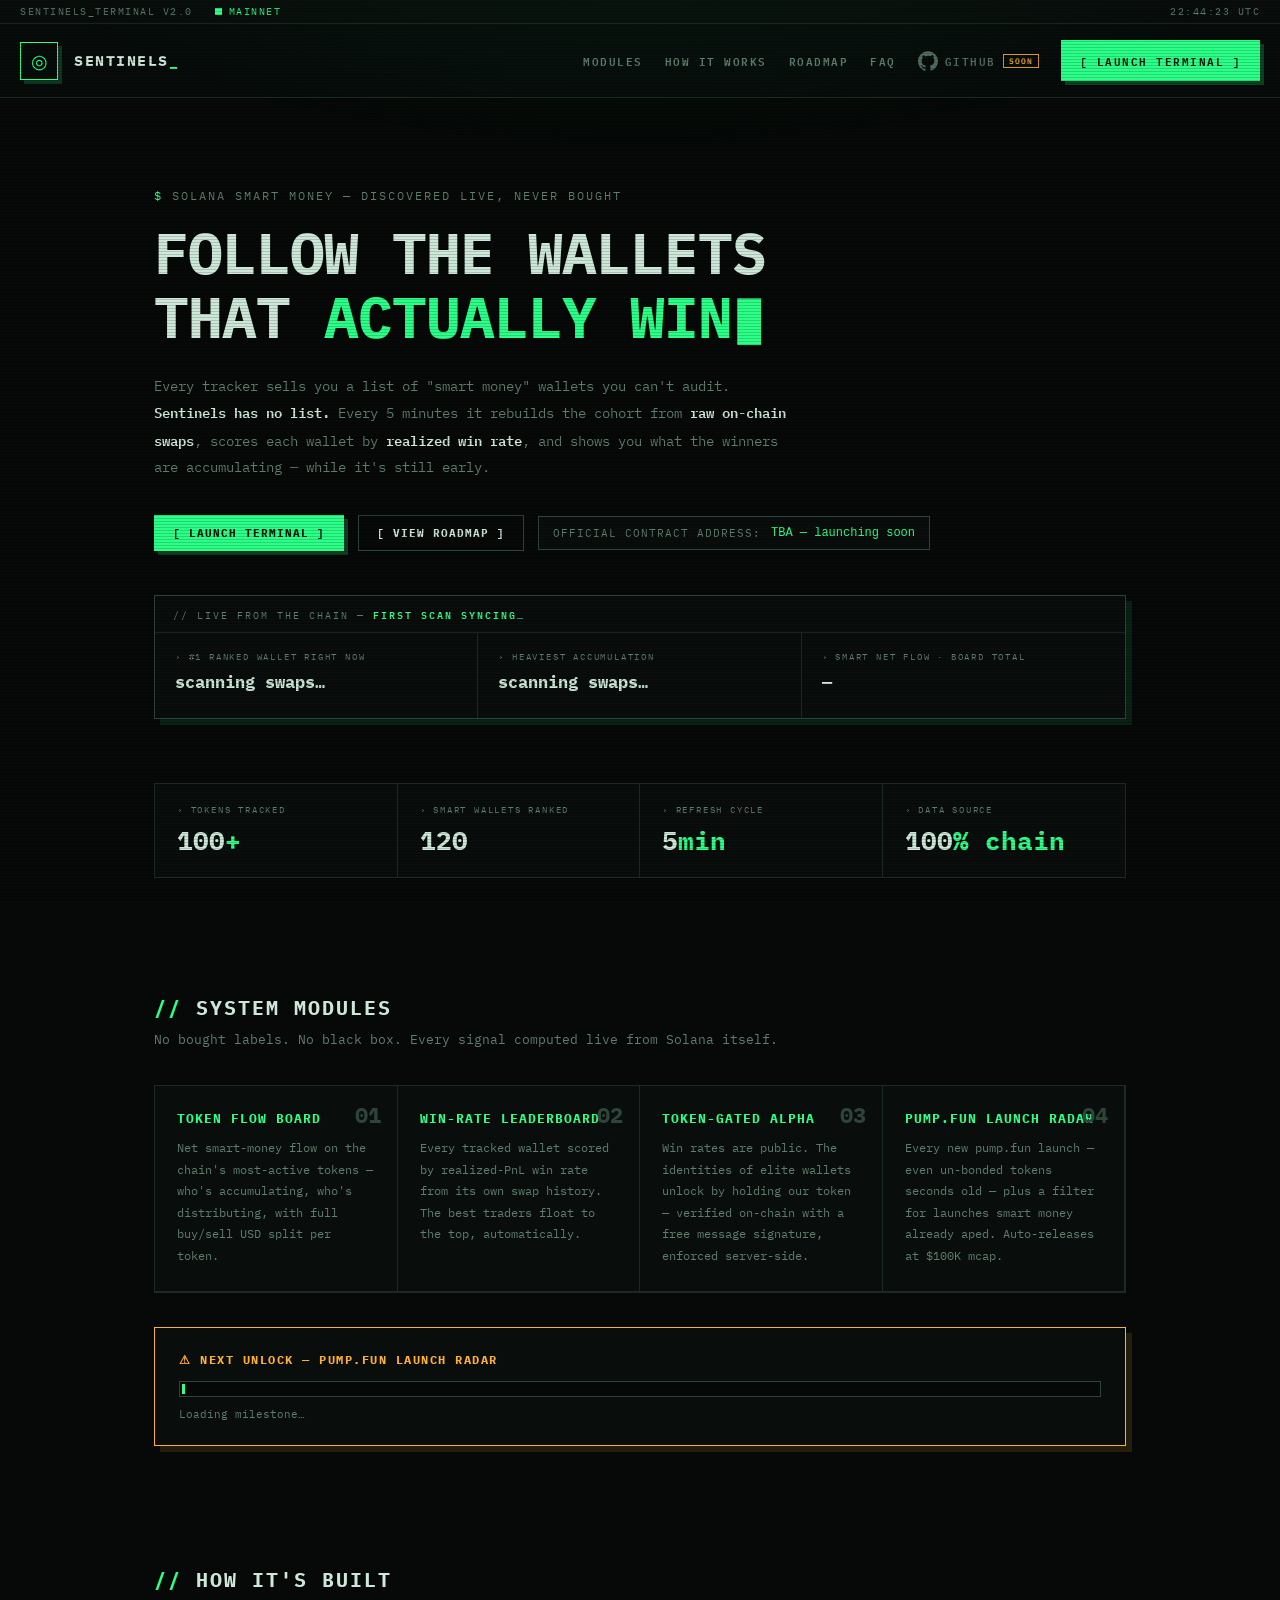
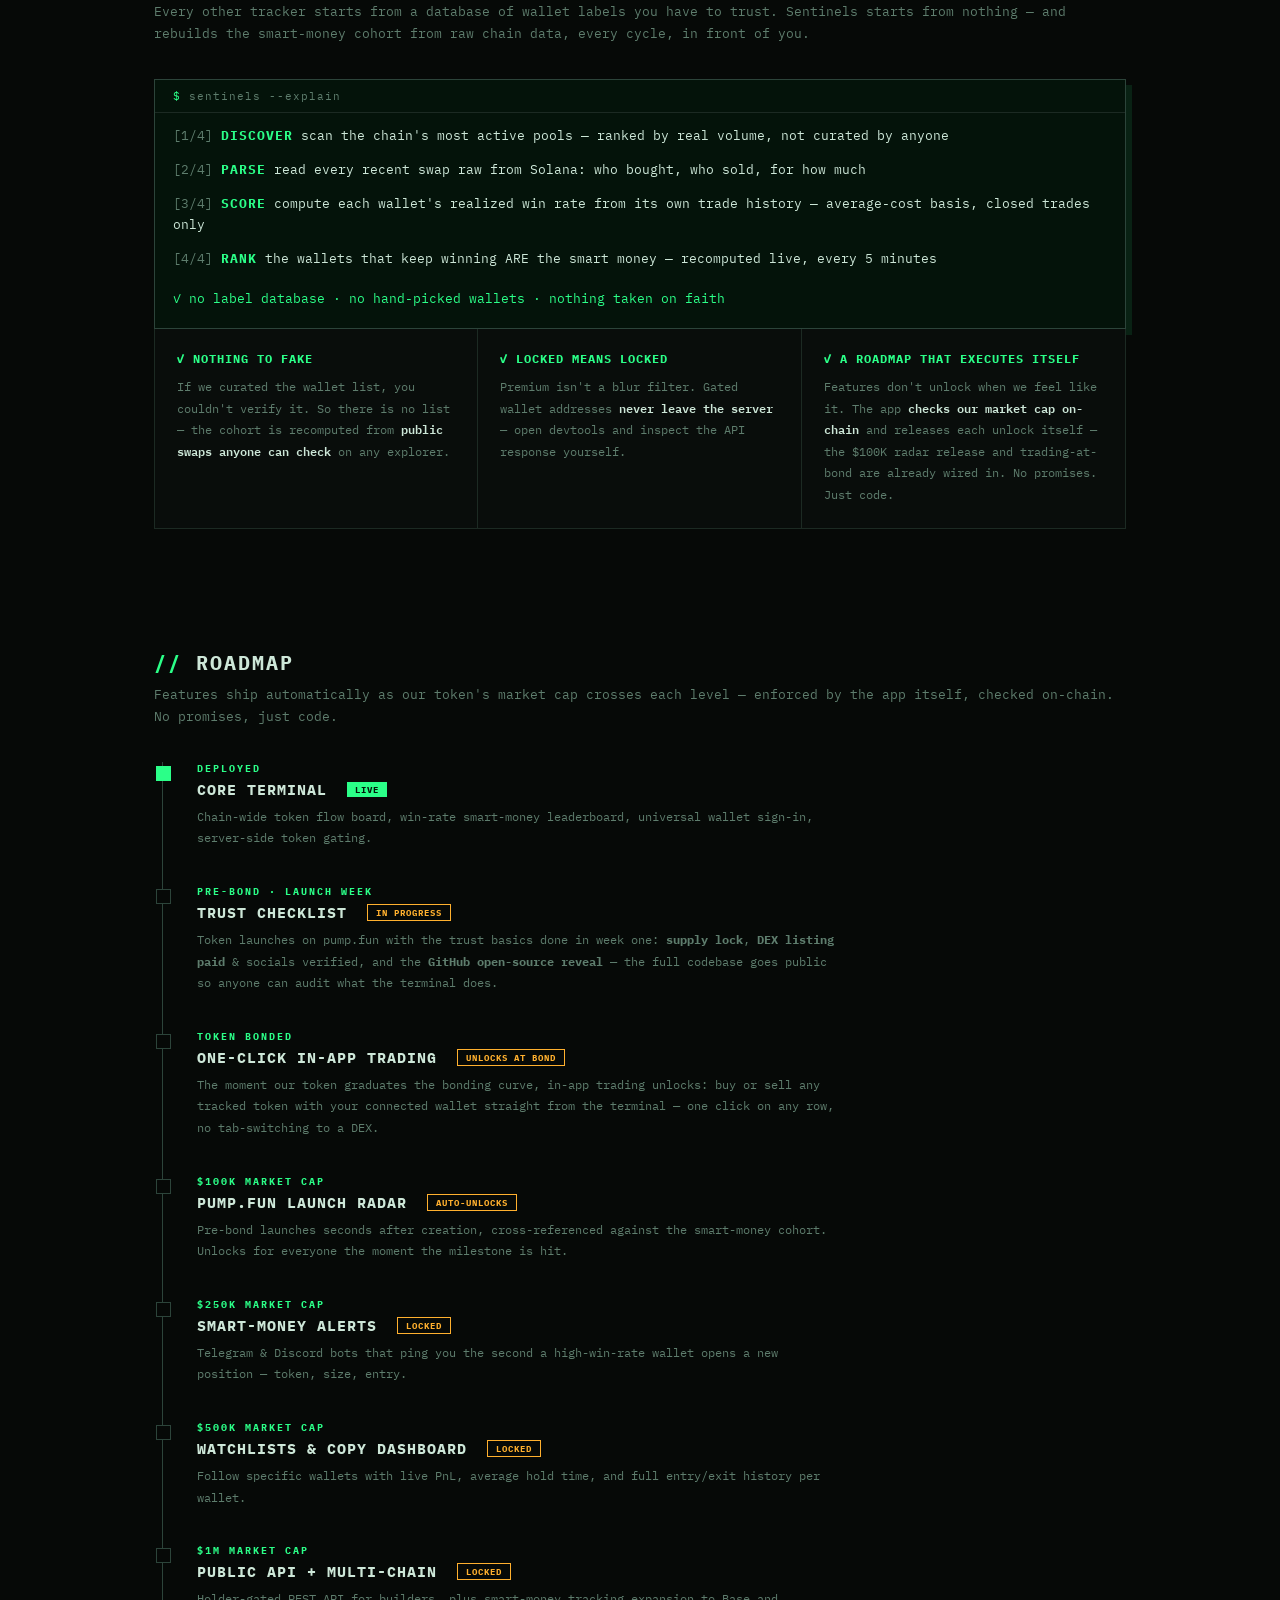
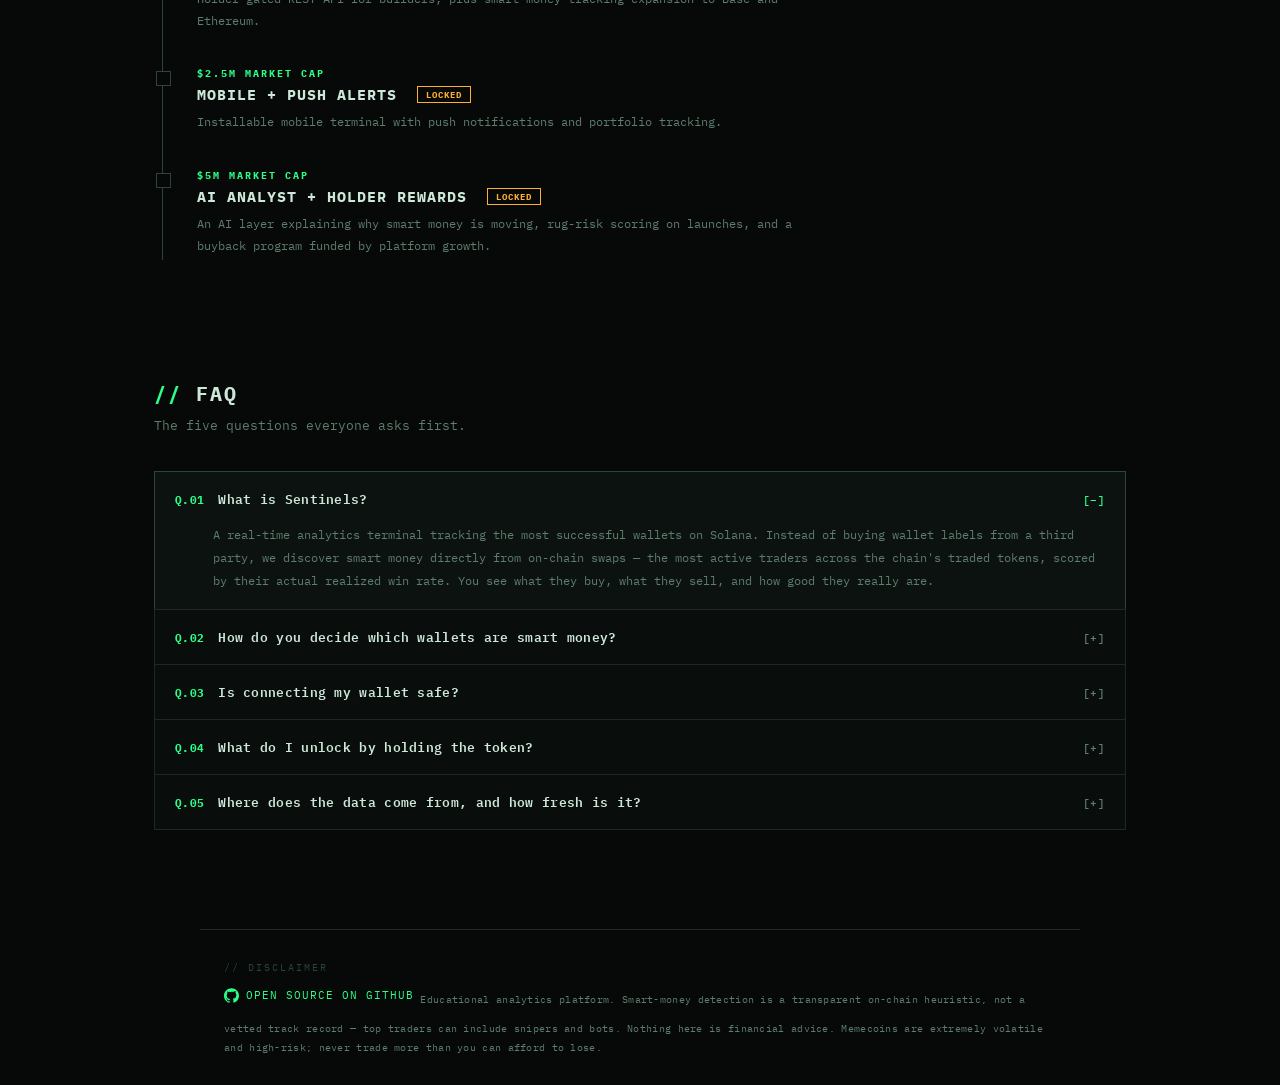
==== commit 3c586aba: "Landing hook rewrite: live intel strip, HOW IT'S BUILT section, social meta tags Co-Authored-By: Cla" ====
--- a/static/landing.html
+++ b/static/landing.html
@@ -4,6 +4,15 @@
 <meta charset="UTF-8">
 <meta name="viewport" content="width=device-width, initial-scale=1.0">
 <title>SENTINELS_ — Follow the wallets that win</title>
+<meta name="description" content="Smart money you can verify. Sentinels has no wallet list — it rebuilds the smart-money cohort from raw Solana swaps every 5 minutes, scores every wallet by realized win rate, and shows you what the winners are buying.">
+<meta property="og:type" content="website">
+<meta property="og:site_name" content="SENTINELS">
+<meta property="og:title" content="SENTINELS — Follow the Solana wallets that actually win">
+<meta property="og:description" content="No bought labels. No black box. The smart-money cohort is recomputed live from raw on-chain swaps — every wallet scored by its real win rate.">
+<meta name="twitter:card" content="summary">
+<meta name="twitter:title" content="SENTINELS — Follow the Solana wallets that actually win">
+<meta name="twitter:description" content="Smart money, discovered live from raw Solana swaps — never bought. Every wallet scored by realized win rate.">
+<meta name="theme-color" content="#060907">
 <link rel="icon" type="image/svg+xml" href="/favicon.svg">
 <link rel="preconnect" href="https://fonts.googleapis.com">
 <link href="https://fonts.googleapis.com/css2?family=IBM+Plex+Mono:wght@400;500;600;700&display=swap" rel="stylesheet">
@@ -89,6 +98,49 @@
 .stat b{font-size:26px;font-weight:700;font-variant-numeric:tabular-nums}
 .stat b em{font-style:normal;color:var(--green)}
 
+.intel{border:1px solid var(--line2);background:var(--bg2);margin-top:44px;
+  box-shadow:6px 6px 0 0 rgba(43,255,136,.10)}
+.intel-head{padding:9px 18px;font-size:10px;letter-spacing:2px;text-transform:uppercase;
+  color:var(--muted);border-bottom:1px solid var(--line)}
+.intel-head b{color:var(--green);font-weight:600}
+.intel-row{display:grid;grid-template-columns:repeat(auto-fit,minmax(230px,1fr))}
+.intel-cell{padding:18px 20px;border-right:1px solid var(--line)}
+.intel-cell:last-child{border-right:none}
+.intel-cell > span{display:block;color:var(--muted);font-size:9px;letter-spacing:1.8px;
+  text-transform:uppercase;margin-bottom:9px}
+.intel-cell > span::before{content:"› "}
+.intel-cell b{font-size:17px;font-weight:700;display:block;word-break:break-word}
+.intel-sub{margin-top:7px;font-size:11px;color:var(--muted);font-variant-numeric:tabular-nums}
+.intel-sub em{font-style:normal;color:var(--green)}
+.intel-sub .neg{color:var(--sell)}
+.lockchip{display:inline-block;font-size:8px;font-weight:700;letter-spacing:1px;
+  border:1px solid var(--amber);color:var(--amber);padding:2px 6px;margin-top:8px;
+  text-transform:uppercase;animation:pulse 2.4s infinite}
+.lockchip[hidden]{display:none}
+@media(max-width:600px){.intel-cell{border-right:none;border-bottom:1px solid var(--line)}
+  .intel-cell:last-child{border-bottom:none}}
+
+.term{border:1px solid var(--line2);background:#04130a;padding:0 0 18px;
+  box-shadow:6px 6px 0 0 rgba(43,255,136,.10)}
+.term-title{padding:9px 18px;border-bottom:1px solid var(--line);color:var(--muted);
+  font-size:11px;letter-spacing:1px}
+.term-title::before{content:"$ ";color:var(--green)}
+.tline{padding:12px 18px 0;font-size:12.5px;line-height:1.75;color:var(--text)}
+.tline i{font-style:normal;color:var(--muted)}
+.tline b{color:var(--green);font-weight:700;letter-spacing:1px;margin:0 8px}
+.tline.ok{color:var(--green);margin-top:6px}
+.receipts{display:grid;grid-template-columns:repeat(auto-fit,minmax(240px,1fr));gap:0;
+  border:1px solid var(--line);border-top:none}
+.receipt{background:var(--bg2);border-right:1px solid var(--line);padding:22px}
+.receipt:last-child{border-right:none}
+.receipt h3{font-size:12px;font-weight:700;letter-spacing:1px;text-transform:uppercase;
+  color:var(--green);margin-bottom:10px}
+.receipt h3::before{content:"✓ "}
+.receipt p{color:var(--muted);font-size:12px;line-height:1.8}
+.receipt p b{color:var(--text);font-weight:600}
+@media(max-width:600px){.receipt{border-right:none;border-bottom:1px solid var(--line)}
+  .receipt:last-child{border-bottom:none}}
+
 section{max-width:1020px;margin:0 auto;padding:60px 24px}
 h2{font-size:20px;font-weight:700;letter-spacing:2px;text-transform:uppercase;margin-bottom:8px}
 h2::before{content:"// ";color:var(--green)}
@@ -153,6 +205,7 @@
   <span class="brand">SENTINELS<i>_</i></span>
   <nav>
     <a href="#features">Modules</a>
+    <a href="#built">How it works</a>
     <a href="#roadmap">Roadmap</a>
     <a href="#faq">FAQ</a>
     <a id="gh-link" class="gh-link soon" href="#" rel="noopener" title="Source code reveal coming soon">
@@ -164,11 +217,12 @@
 </header>
 
 <div class="hero">
-  <div class="pre">tracking solana smart money — live</div>
+  <div class="pre">solana smart money — discovered live, never bought</div>
   <h1>Follow the wallets<br>that <b>actually win</b><span class="cur">▮</span></h1>
-  <p>Real-time money flow across <b>the entire actively-traded Solana universe</b>. We discover the
-     most active wallets straight from on-chain swaps, score every one by <b>realized win rate</b>,
-     and show you what they're accumulating — before the crowd catches on.</p>
+  <p>Every tracker sells you a list of "smart money" wallets you can't audit. <b>Sentinels has no
+     list.</b> Every 5 minutes it rebuilds the cohort from <b>raw on-chain swaps</b>, scores each
+     wallet by <b>realized win rate</b>, and shows you what the winners are accumulating — while
+     it's still early.</p>
   <div class="btnrow">
     <a class="cta" href="/app">Launch Terminal</a>
     <a class="cta ghost" href="#roadmap">View Roadmap</a>
@@ -176,6 +230,27 @@
       <span class="ca-lbl">Official contract address:</span>
       <code class="ca-val" id="ca-val">TBA — launching soon</code>
       <button class="ca-copy" id="ca-copy" hidden>copy</button>
+    </div>
+  </div>
+  <div class="intel">
+    <div class="intel-head">// live from the chain — <b id="in-upd">first scan syncing…</b></div>
+    <div class="intel-row">
+      <div class="intel-cell">
+        <span>#1 ranked wallet right now</span>
+        <b id="in-wallet">scanning swaps…</b>
+        <div class="intel-sub" id="in-wallet-sub"></div>
+        <div class="lockchip" id="in-lock" hidden>identity locked — hold to reveal</div>
+      </div>
+      <div class="intel-cell">
+        <span>heaviest accumulation</span>
+        <b id="in-token">scanning swaps…</b>
+        <div class="intel-sub" id="in-token-sub"></div>
+      </div>
+      <div class="intel-cell">
+        <span>smart net flow · board total</span>
+        <b id="in-net">—</b>
+        <div class="intel-sub" id="in-net-sub"></div>
+      </div>
     </div>
   </div>
   <div class="stats">
@@ -203,6 +278,33 @@
     <h3>⚠ Next unlock — pump.fun launch radar</h3>
     <div class="bar"><i id="mile-bar"></i></div>
     <div class="bar-lbl" id="mile-lbl">Loading milestone…</div>
+  </div>
+</section>
+
+<section id="built">
+  <h2>How it's built</h2>
+  <p class="sub">Every other tracker starts from a database of wallet labels you have to trust.
+     Sentinels starts from nothing — and rebuilds the smart-money cohort from raw chain data,
+     every cycle, in front of you.</p>
+  <div class="term">
+    <div class="term-title">sentinels --explain</div>
+    <div class="tline"><i>[1/4]</i><b>DISCOVER</b>scan the chain's most active pools — ranked by real volume, not curated by anyone</div>
+    <div class="tline"><i>[2/4]</i><b>PARSE</b>read every recent swap raw from Solana: who bought, who sold, for how much</div>
+    <div class="tline"><i>[3/4]</i><b>SCORE</b>compute each wallet's realized win rate from its own trade history — average-cost basis, closed trades only</div>
+    <div class="tline"><i>[4/4]</i><b>RANK</b>the wallets that keep winning ARE the smart money — recomputed live, every 5 minutes</div>
+    <div class="tline ok">✓ no label database · no hand-picked wallets · nothing taken on faith</div>
+  </div>
+  <div class="receipts">
+    <div class="receipt"><h3>Nothing to fake</h3>
+      <p>If we curated the wallet list, you couldn't verify it. So there is no list — the cohort is
+         recomputed from <b>public swaps anyone can check</b> on any explorer.</p></div>
+    <div class="receipt"><h3>Locked means locked</h3>
+      <p>Premium isn't a blur filter. Gated wallet addresses <b>never leave the server</b> —
+         open devtools and inspect the API response yourself.</p></div>
+    <div class="receipt"><h3>A roadmap that executes itself</h3>
+      <p>Features don't unlock when we feel like it. The app <b>checks our market cap on-chain</b>
+         and releases each unlock itself — the $100K radar release and trading-at-bond are already
+         wired in. No promises. Just code.</p></div>
   </div>
 </section>
 
@@ -335,6 +437,32 @@
     const d = await (await fetch("/api/smartmoney?tf=24h")).json();
     if (d.token_count) document.getElementById("st-tokens").textContent = d.token_count;
     if (d.wallet_count) document.getElementById("st-wallets").textContent = d.wallet_count;
+    const usd = v => { const a = Math.abs(v || 0), s = v < 0 ? "-$" : "$";
+      return s + (a >= 1e6 ? (a/1e6).toFixed(2) + "M" : a >= 1e3 ? (a/1e3).toFixed(1) + "K" : a.toFixed(0)); };
+    const set = (id, txt) => { document.getElementById(id).textContent = txt; };
+    if (d.updated && d.updated !== "—") set("in-upd", d.updated);
+    const w = (d.wallets || [])[0];
+    if (w) {
+      set("in-wallet", w.alias || "—");
+      document.getElementById("in-wallet-sub").innerHTML =
+        (w.winrate != null ? `<em>${w.winrate}% win rate</em> · ` : "") +
+        `${w.trades || 0} trades · ${usd(w.volume_usd)} volume`;
+      if (w.gated) document.getElementById("in-lock").hidden = false;
+    }
+    const toks = (d.tokens || []).slice();
+    if (toks.length) {
+      const top = toks.reduce((a, b) => (b.smart_net_usd || 0) > (a.smart_net_usd || 0) ? b : a);
+      const tn = top.smart_net_usd || 0;
+      set("in-token", "$" + (top.symbol || "?"));
+      document.getElementById("in-token-sub").innerHTML =
+        `<em>${tn > 0 ? "+" : ""}${usd(tn)} net</em> · ${top.smart_wallets || 0} smart wallets in`;
+      const net = toks.reduce((s, t) => s + (t.smart_net_usd || 0), 0);
+      set("in-net", usd(net));
+      document.getElementById("in-net-sub").innerHTML = net >= 0
+        ? `smart money is <em>net buying</em> right now`
+        : `smart money is <span class="neg">net selling</span> right now`;
+      document.getElementById("in-net").style.color = net >= 0 ? "var(--green)" : "var(--sell)";
+    }
   } catch (e) {}
   try {
     const s = await (await fetch("/api/site")).json();
